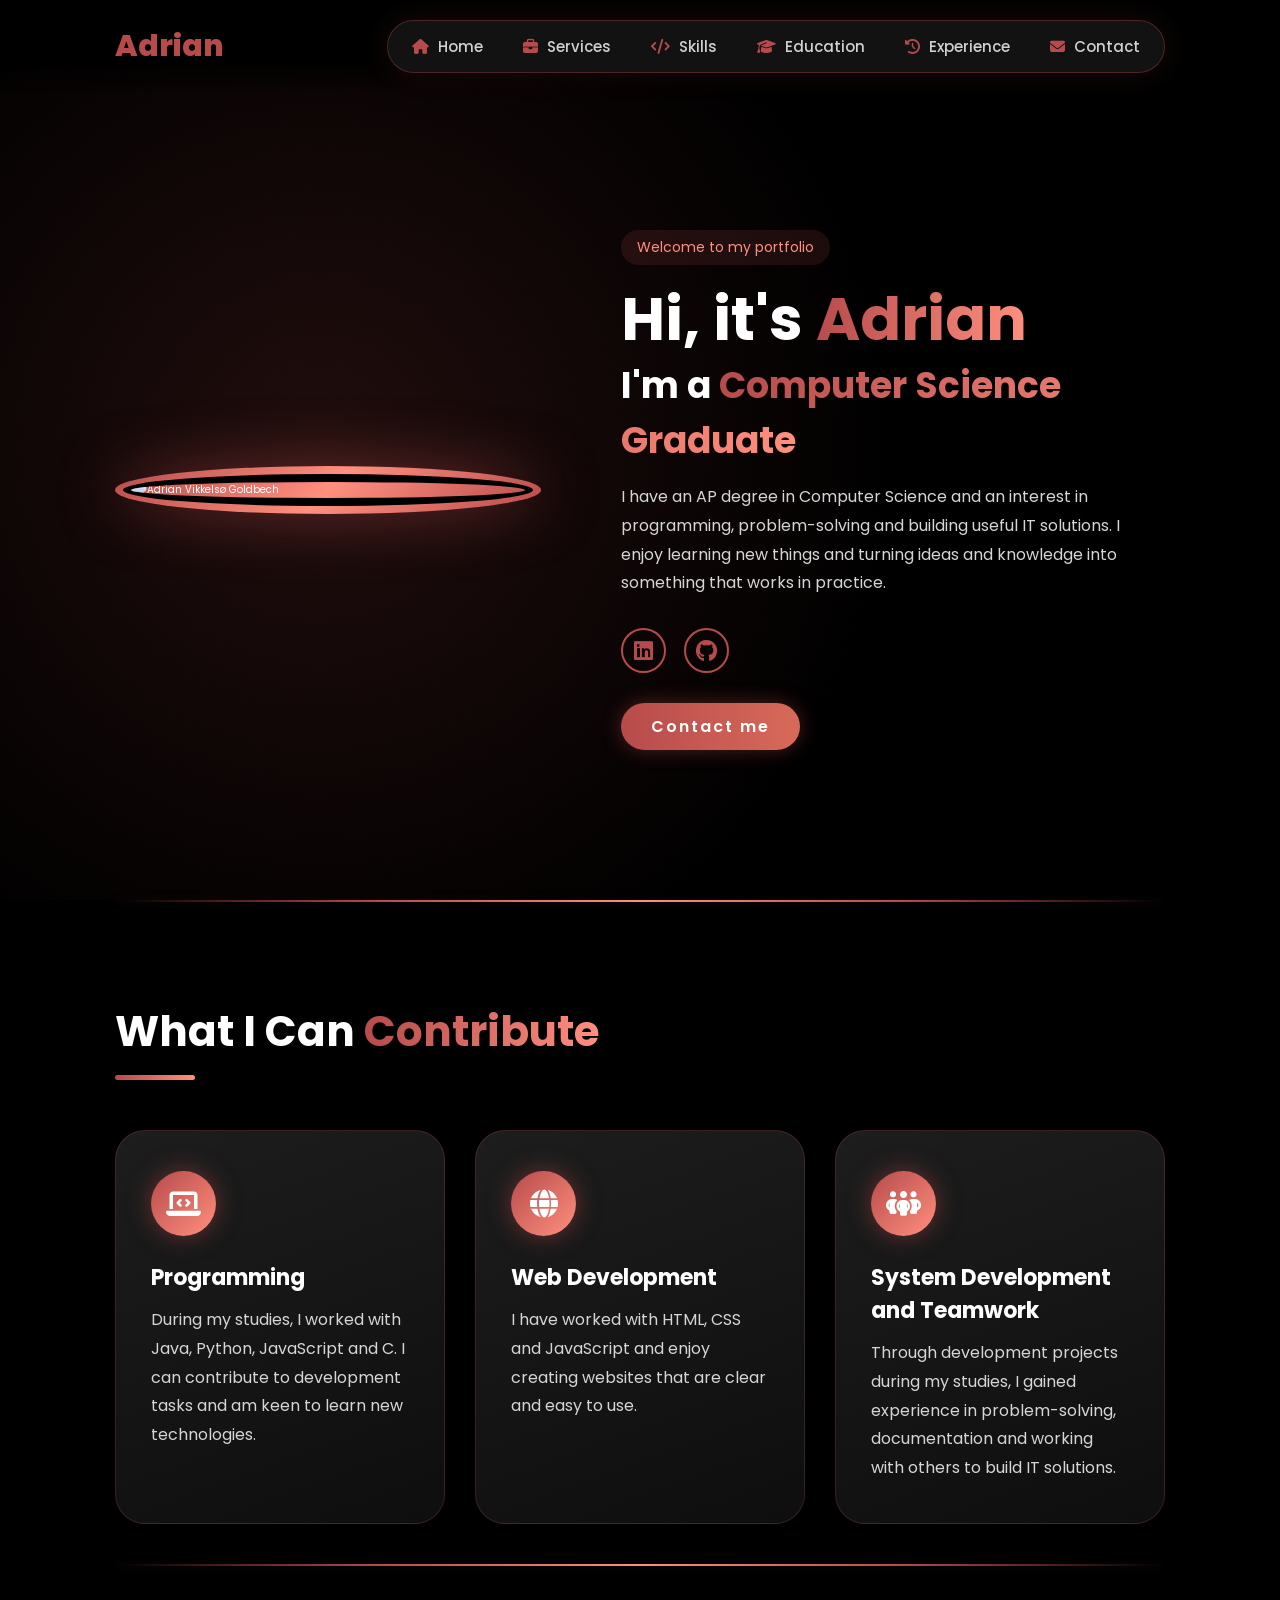
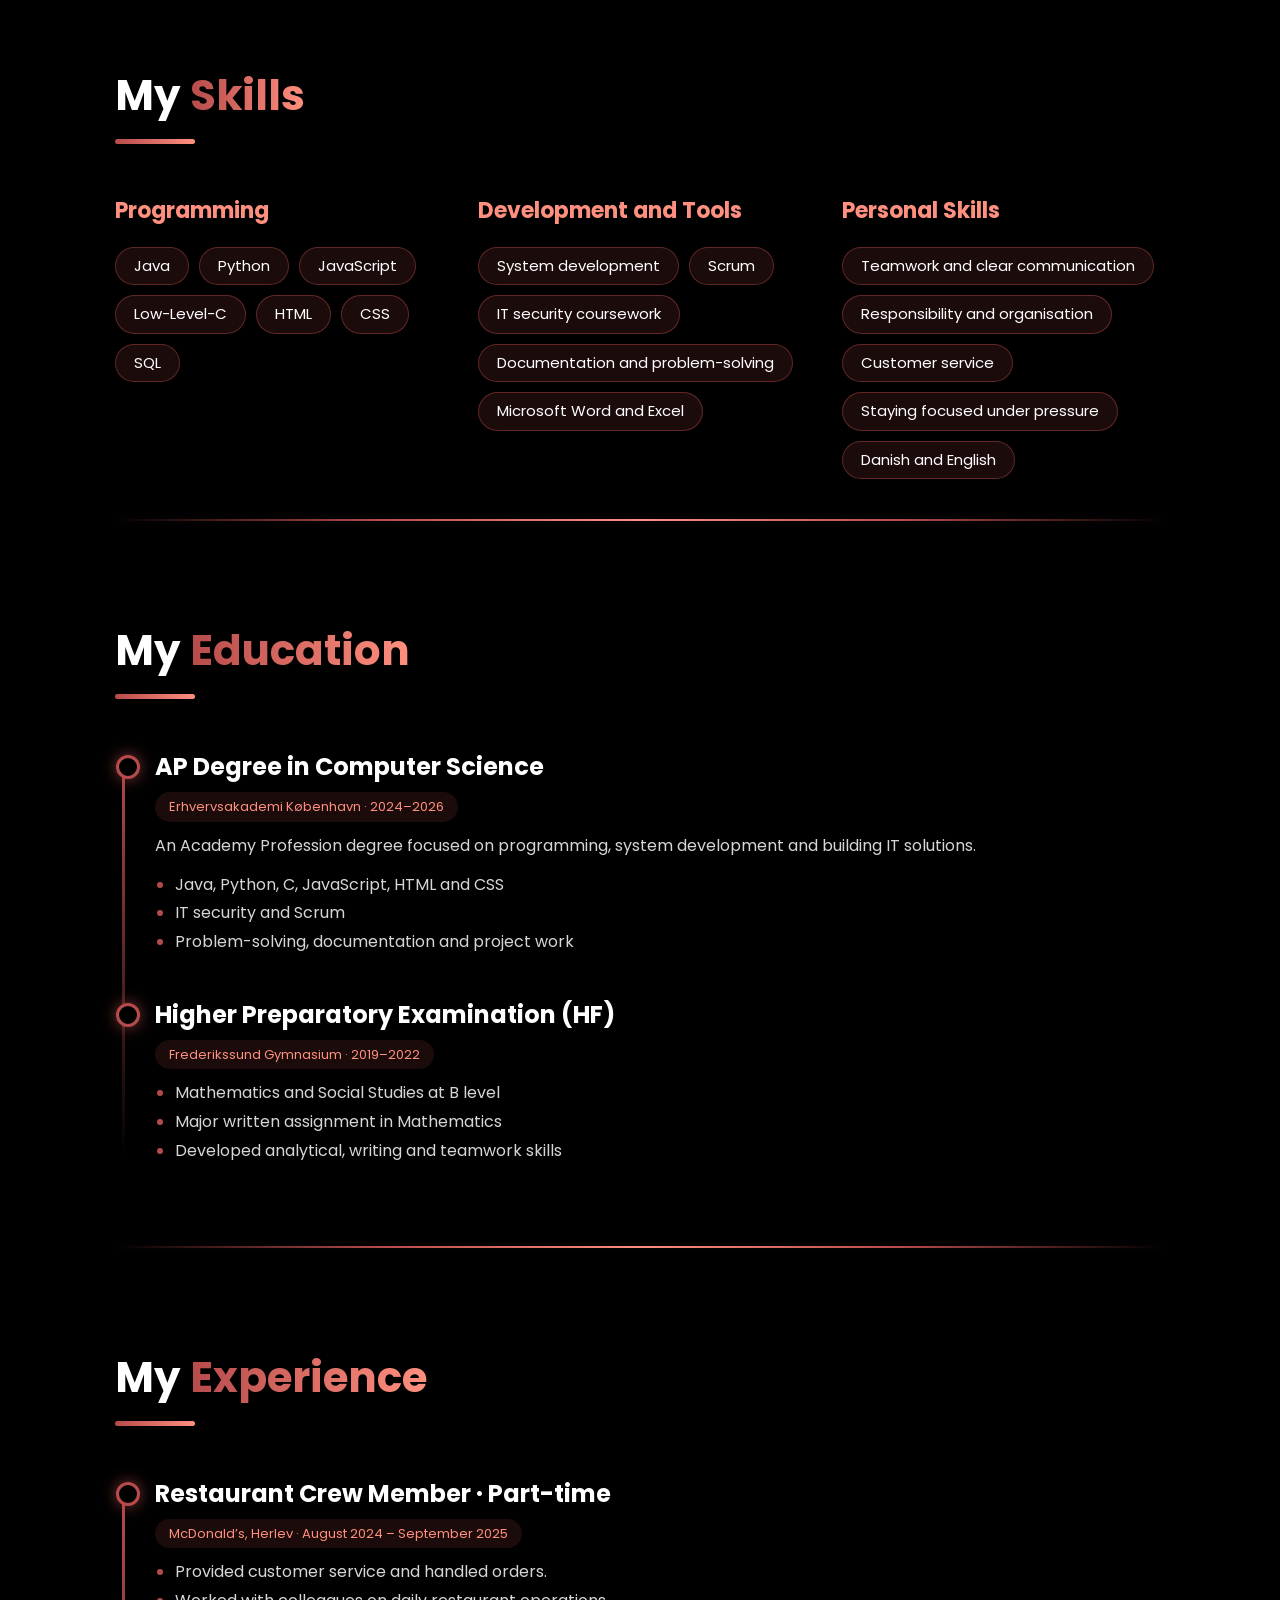
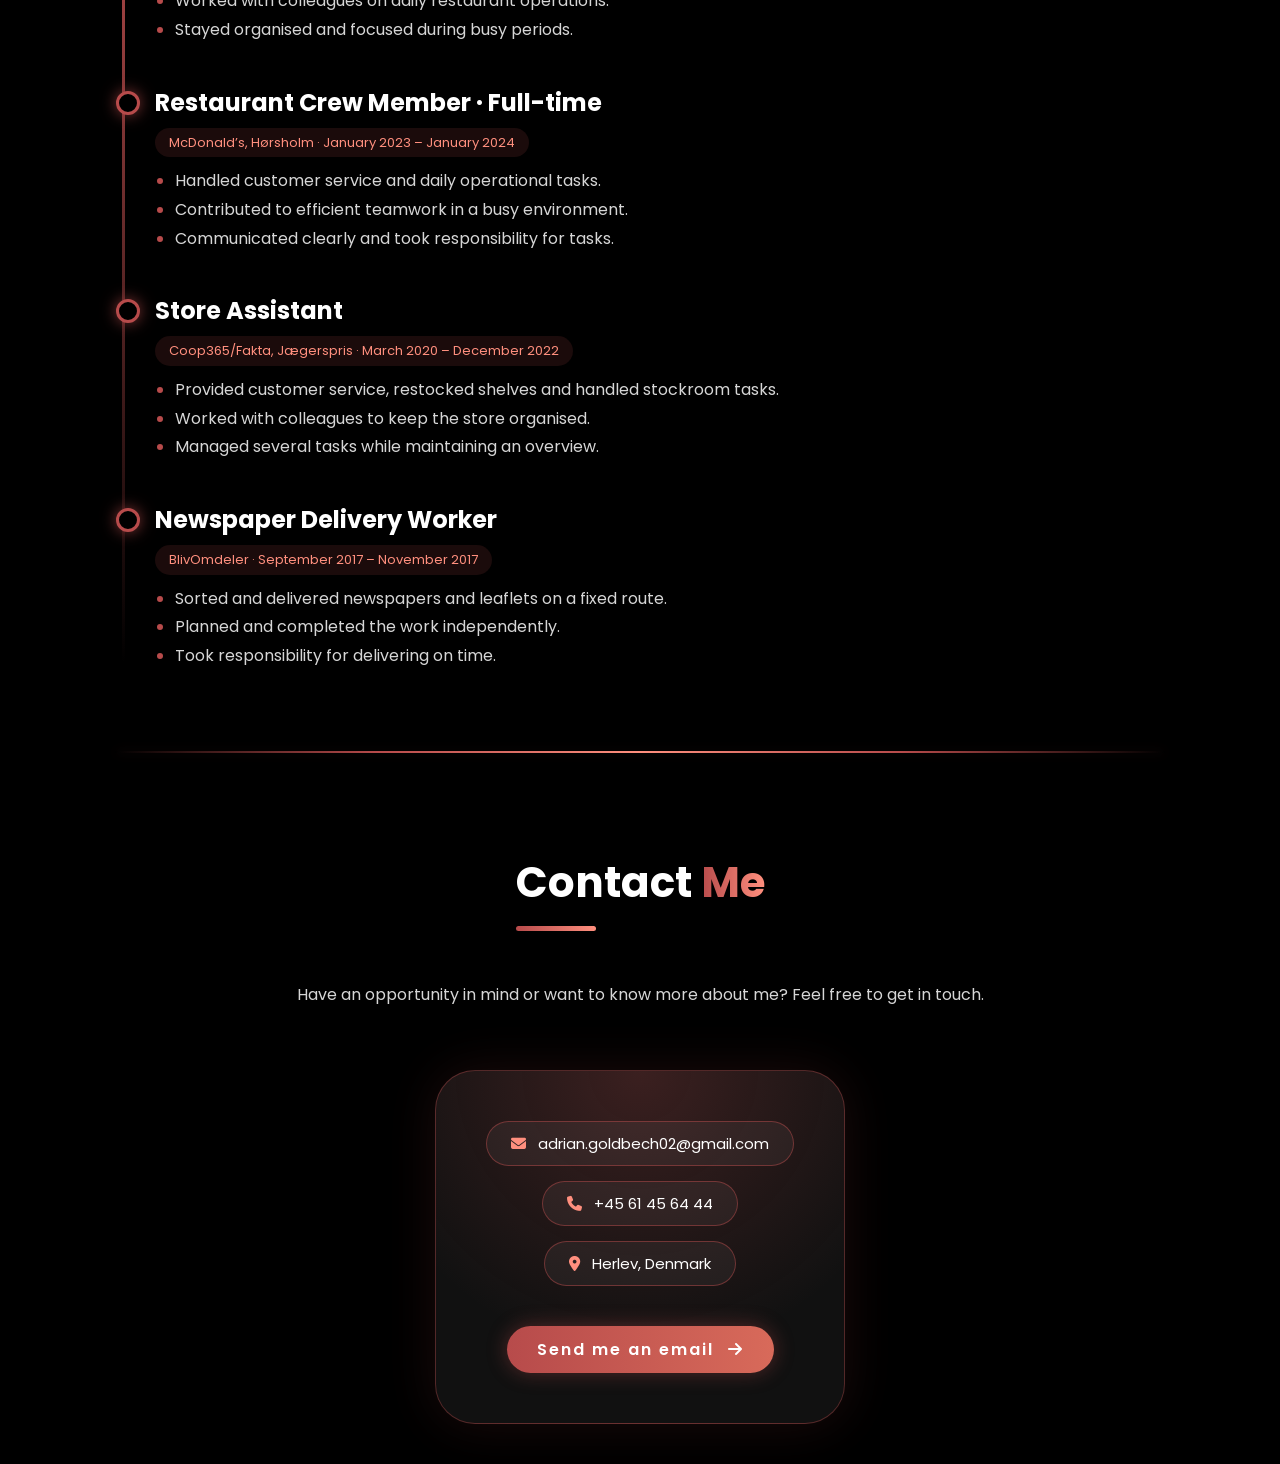
==== index.html @ 7959822d "name change" ====
<!DOCTYPE html>
<html lang="en">
<head>
    <meta charset="UTF-8">
    <meta name="viewport" content="width=device-width, initial-scale=1.0">

    <link rel="stylesheet" href="https://cdnjs.cloudflare.com/ajax/libs/font-awesome/6.5.2/css/all.min.css">
    <link rel="stylesheet" href="styles.css">

    <title>Adrian Vikkelsø Goldbech | Portfolio</title>
</head>
<body>
    <header>
        <a href="#home" class="logo">Adrian</a>

        <nav>
            <a href="#home"><i class="fa-solid fa-house"></i> Home</a>
            <a href="#services"><i class="fa-solid fa-briefcase"></i> Services</a>
            <a href="#skills"><i class="fa-solid fa-code"></i> Skills</a>
            <a href="#education"><i class="fa-solid fa-graduation-cap"></i> Education</a>
            <a href="#experience"><i class="fa-solid fa-clock-rotate-left"></i> Experience</a>
            <a href="#contact"><i class="fa-solid fa-envelope"></i> Contact</a>
        </nav>
    </header>

    <!-- HOME -->
    <section class="home" id="home">
        <div class="home-img">
            <img
                src="https://media.licdn.com/dms/image/v2/D4D03AQH-NaLCYLagwQ/profile-displayphoto-crop_800_800/B4DaCIVUEjGYAI-/0/1788993685057?e=1793232000&v=beta&t=rxqhrRumHWHfZglsqF_Qbu3e5elPA76jLoalSVGbuPE"
                alt="Adrian Vikkelsø Goldbech"
            >
        </div>

        <div class="home-content">
            <p class="hello">Welcome to my portfolio</p>
            <h1>Hi, it's <span>Adrian</span></h1>
            <h3>I'm a <span>Computer Science Graduate</span></h3>

            <p>
                I have an AP degree in Computer Science and an interest in
                programming, problem-solving and building useful IT solutions.
                I enjoy learning new things and turning ideas and knowledge
                into something that works in practice.
            </p>

            <div class="social-icons">
                <a href="https://www.linkedin.com/in/adrian-goldbech-5699aa247/" aria-label="My LinkedIn profile">
                    <i class="fa-brands fa-linkedin"></i>
                </a>
                <a href="https://github.com/Adgo0001" aria-label="My GitHub profile">
                    <i class="fa-brands fa-github"></i>
                </a>
            </div>

            <a href="#contact" class="btn">Contact me</a>
        </div>
    </section>

    <!-- SERVICES -->
    <section id="services">
        <h2>What I Can <span>Contribute</span></h2>

        <div class="services-grid">
            <article class="service">
                <div class="icon"><i class="fa-solid fa-laptop-code"></i></div>
                <h3>Programming</h3>
                <p>
                    During my studies, I worked with Java, Python,
                    JavaScript and C. I can contribute to development
                    tasks and am keen to learn new technologies.
                </p>
            </article>

            <article class="service">
                <div class="icon"><i class="fa-solid fa-globe"></i></div>
                <h3>Web Development</h3>
                <p>
                    I have worked with HTML, CSS and JavaScript and enjoy
                    creating websites that are clear and easy to use.
                </p>
            </article>

            <article class="service">
                <div class="icon"><i class="fa-solid fa-people-group"></i></div>
                <h3>System Development and Teamwork</h3>
                <p>
                    Through development projects during my studies,
                    I gained experience in problem-solving, documentation
                    and working with others to build IT solutions.
                </p>
            </article>
        </div>
    </section>

    <!-- SKILLS -->
    <section id="skills">
        <h2>My <span>Skills</span></h2>

        <div class="skills-grid">
            <div class="skill-group">
                <h3>Programming</h3>
                <ul>
                    <li>Java</li>
                    <li>Python</li>
                    <li>JavaScript</li>
                    <li>Low-Level-C</li>
                    <li>HTML</li>
                    <li>CSS</li>
                    <li>SQL</li>

                </ul>
            </div>

            <div class="skill-group">
                <h3>Development and Tools</h3>
                <ul>
                    <li>System development</li>
                    <li>Scrum</li>
                    <li>IT security coursework</li>
                    <li>Documentation and problem-solving</li>
                    <li>Microsoft Word and Excel</li>
                </ul>
            </div>

            <div class="skill-group">
                <h3>Personal Skills</h3>
                <ul>
                    <li>Teamwork and clear communication</li>
                    <li>Responsibility and organisation</li>
                    <li>Customer service</li>
                    <li>Staying focused under pressure</li>
                    <li>Danish and English</li>
                </ul>
            </div>
        </div>
    </section>

    <!-- EDUCATION -->
    <section id="education">
        <h2>My <span>Education</span></h2>

        <div class="timeline">
            <article class="item">
                <h3>AP Degree in Computer Science</h3>
                <p class="details">Erhvervsakademi København · 2024–2026</p>
                <p>
                    An Academy Profession degree focused on programming,
                    system development and building IT solutions.
                </p>
                <ul>
                    <li>Java, Python, C, JavaScript, HTML and CSS</li>
                    <li>IT security and Scrum</li>
                    <li>Problem-solving, documentation and project work</li>
                </ul>
            </article>

            <article class="item">
                <h3>Higher Preparatory Examination (HF)</h3>
                <p class="details">Frederikssund Gymnasium · 2019–2022</p>
                <ul>
                    <li>Mathematics and Social Studies at B level</li>
                    <li>Major written assignment in Mathematics</li>
                    <li>Developed analytical, writing and teamwork skills</li>
                </ul>
            </article>
        </div>
    </section>

    <!-- EXPERIENCE -->
    <section id="experience">
        <h2>My <span>Experience</span></h2>

        <div class="timeline">
            <article class="item">
                <h3>Restaurant Crew Member · Part-time</h3>
                <p class="details">McDonald’s, Herlev · August 2024 – September 2025</p>
                <ul>
                    <li>Provided customer service and handled orders.</li>
                    <li>Worked with colleagues on daily restaurant operations.</li>
                    <li>Stayed organised and focused during busy periods.</li>
                </ul>
            </article>

            <article class="item">
                <h3>Restaurant Crew Member · Full-time</h3>
                <p class="details">McDonald’s, Hørsholm · January 2023 – January 2024</p>
                <ul>
                    <li>Handled customer service and daily operational tasks.</li>
                    <li>Contributed to efficient teamwork in a busy environment.</li>
                    <li>Communicated clearly and took responsibility for tasks.</li>
                </ul>
            </article>

            <article class="item">
                <h3>Store Assistant</h3>
                <p class="details">Coop365/Fakta, Jægerspris · March 2020 – December 2022</p>
                <ul>
                    <li>Provided customer service, restocked shelves and handled stockroom tasks.</li>
                    <li>Worked with colleagues to keep the store organised.</li>
                    <li>Managed several tasks while maintaining an overview.</li>
                </ul>
            </article>

            <article class="item">
                <h3>Newspaper Delivery Worker</h3>
                <p class="details">BlivOmdeler · September 2017 – November 2017</p>
                <ul>
                    <li>Sorted and delivered newspapers and leaflets on a fixed route.</li>
                    <li>Planned and completed the work independently.</li>
                    <li>Took responsibility for delivering on time.</li>
                </ul>
            </article>
        </div>
    </section>

    <!-- CONTACT -->
    <section class="portfolio-section" id="contact">
        <h2>Contact <span>Me</span></h2>

        <p>
            Have an opportunity in mind or want to know more about me?
            Feel free to get in touch.
        </p>

        <div class="contact-card">
            <div class="contact-list">
                <a href="mailto:adrian.goldbech02@gmail.com">
                    <i class="fa-solid fa-envelope" aria-hidden="true"></i>
                    adrian.goldbech02@gmail.com
                </a>

                <span class="pill">
                    <i class="fa-solid fa-phone" aria-hidden="true"></i>
                    +45 61 45 64 44
                </span>

                <span class="pill">
                    <i class="fa-solid fa-location-dot" aria-hidden="true"></i>
                    Herlev, Denmark
                </span>
            </div>

            <a href="mailto:adrian.goldbech02@gmail.com" class="btn">
                Send me an email
                <i class="fa-solid fa-arrow-right" aria-hidden="true"></i>
            </a>
        </div>
    </section>
</body>
</html>
---- styles.css ----
@import url('https://fonts.googleapis.com/css2?family=Poppins:wght@300;400;500;600;700;800&display=swap');

:root {
    --accent: #b74b4b;
    --accent-light: #ff8f7e;
    --accent-soft: rgba(183, 75, 75, 0.15);
    --card: linear-gradient(160deg, #1d1d1d, #0e0e0e);
}

* {
    margin: 0;
    padding: 0;
    box-sizing: border-box;
    font-family: 'Poppins', sans-serif;
}

html {
    font-size: 62.5%;
    scroll-behavior: smooth;
    scroll-padding-top: 11rem;
}

body {
    background: black;
    color: white;
    overflow-x: hidden;
}

a {
    text-decoration: none;
    color: inherit;
}

/* ===== Header og navbar ===== */
header {
    position: fixed;
    top: 0;
    left: 0;
    width: 100%;
    padding: 2rem 9%;
    display: flex;
    justify-content: space-between;
    align-items: center;
    background: linear-gradient(black 60%, transparent);
    z-index: 100;
}

.logo {
    font-size: 3rem;
    font-weight: 800;
    color: var(--accent);
    transition: 0.4s ease;
}

.logo:hover {
    transform: scale(1.1);
}

nav {
    display: flex;
    gap: 0.4rem;
    padding: 0.6rem;
    background: rgba(22, 22, 22, 0.85);
    border: 1px solid rgba(183, 75, 75, 0.35);
    border-radius: 999px;
    backdrop-filter: blur(10px);
    box-shadow: 0 0 30px rgba(183, 75, 75, 0.15);
}

nav a {
    padding: 0.8rem 1.8rem;
    font-size: 1.5rem;
    font-weight: 500;
    color: #d0d0d0;
    border-radius: 999px;
    transition: 0.3s ease;
}

nav a i {
    margin-right: 0.5rem;
    color: var(--accent);
    transition: 0.3s ease;
}

nav a:hover {
    color: white;
    background: var(--accent);
    box-shadow: 0 0 20px rgba(183, 75, 75, 0.6);
    transform: translateY(-2px);
}

nav a:hover i {
    color: white;
}

/* ===== Sektioner og overskrifter ===== */
section {
    padding: 10rem 9% 4rem;
}

h2 {
    font-size: 4.2rem;
    margin-bottom: 5rem;
}

h2::after {
    content: "";
    display: block;
    width: 8rem;
    height: 0.5rem;
    margin-top: 1.2rem;
    border-radius: 999px;
    background: linear-gradient(90deg, var(--accent), var(--accent-light));
}

h1 span,
h2 span,
h3 span {
    background: linear-gradient(90deg, var(--accent), var(--accent-light));
    -webkit-background-clip: text;
    background-clip: text;
    color: transparent;
}

p,
li {
    font-size: 1.6rem;
    line-height: 1.8;
    color: #d6d6d6;
}

/* ===== Home ===== */
.home {
    min-height: 100vh;
    display: flex;
    justify-content: center;
    align-items: center;
    gap: 8rem;
    padding-top: 12rem;
    background: radial-gradient(circle at 25% 50%, rgba(183, 75, 75, 0.18), transparent 55%), black;
}

.home-img {
    padding: 0.8rem;
    border-radius: 50%;
    background: linear-gradient(135deg, var(--accent), var(--accent-light), var(--accent));
    box-shadow: 0 0 60px rgba(183, 75, 75, 0.5);
    transition: 0.4s ease;
}

.home-img:hover {
    transform: scale(1.03) rotate(-2deg);
}

.home-img img {
    display: block;
    width: 32vw;
    max-width: 42rem;
    border-radius: 50%;
    border: 0.8rem solid black;
}

.hello {
    display: inline-block;
    padding: 0.5rem 1.6rem;
    margin-bottom: 1.5rem;
    font-size: 1.4rem;
    color: var(--accent-light);
    background: var(--accent-soft);
    border-radius: 999px;
}

.home-content h1 {
    font-size: 6rem;
    line-height: 1.3;
}

.home-content h3 {
    font-size: 3.6rem;
    margin-bottom: 1.5rem;
}

.social-icons a {
    display: inline-flex;
    justify-content: center;
    align-items: center;
    width: 4.5rem;
    height: 4.5rem;
    margin: 3rem 1.5rem 3rem 0;
    font-size: 2.2rem;
    color: var(--accent);
    border: 2px solid var(--accent);
    border-radius: 50%;
    transition: 0.3s ease;
}

.social-icons a:hover {
    color: black;
    background: var(--accent);
    box-shadow: 0 0 25px var(--accent);
    transform: translateY(-5px) scale(1.15);
}

.btn {
    display: inline-block;
    padding: 1.1rem 3rem;
    font-size: 1.6rem;
    font-weight: 600;
    letter-spacing: 0.2rem;
    color: white;
    background: linear-gradient(90deg, var(--accent), #d86a5a);
    border-radius: 999px;
    box-shadow: 0 0 20px rgba(183, 75, 75, 0.4);
    transition: 0.3s ease;
}

.btn:hover {
    transform: translateY(-4px) scale(1.03);
    box-shadow: 0 0 35px rgba(183, 75, 75, 0.8);
}

/* ===== Services ===== */
.services-grid {
    display: grid;
    grid-template-columns: repeat(3, 1fr);
    gap: 3rem;
}

.service {
    padding: 4rem 3.5rem;
    background: var(--card);
    border: 1px solid rgba(183, 75, 75, 0.25);
    border-radius: 3rem;
    transition: 0.4s ease;
}

.service:hover {
    transform: translateY(-10px);
    border-color: var(--accent);
    box-shadow: 0 15px 40px rgba(183, 75, 75, 0.3);
}

.service .icon {
    display: flex;
    justify-content: center;
    align-items: center;
    width: 6.5rem;
    height: 6.5rem;
    margin-bottom: 2.5rem;
    font-size: 2.8rem;
    color: white;
    background: linear-gradient(135deg, var(--accent), var(--accent-light));
    border-radius: 50%;
    box-shadow: 0 0 25px rgba(183, 75, 75, 0.5);
}

.service h3 {
    font-size: 2.2rem;
    margin-bottom: 1.2rem;
}

.skills-grid {
    display: grid;
    grid-template-columns: repeat(3, 1fr);
    gap: 5rem 4rem;
}

.skill-group h3 {
    font-size: 2.2rem;
    margin-bottom: 2rem;
    color: var(--accent-light);
}

.skill-group ul {
    list-style: none;
    display: flex;
    flex-wrap: wrap;
    gap: 1rem;
}

.skill-group li {
    padding: 0.7rem 1.8rem;
    font-size: 1.5rem;
    line-height: 1.5;
    color: white;
    background: var(--accent-soft);
    border: 1px solid rgba(183, 75, 75, 0.45);
    border-radius: 999px;
    transition: 0.3s ease;
}

.skill-group li:hover {
    background: var(--accent);
    box-shadow: 0 0 18px rgba(183, 75, 75, 0.6);
    transform: translateY(-3px);
}

.timeline {
    position: relative;
    max-width: 90rem;
    padding-left: 4rem;
}

.timeline::before {
    content: "";
    position: absolute;
    left: 0.7rem;
    top: 0.8rem;
    bottom: 0.8rem;
    width: 3px;
    border-radius: 3px;
    background: linear-gradient(var(--accent), transparent);
}

.item {
    position: relative;
    margin-bottom: 4rem;
    transition: 0.3s ease;
}

.item::before {
    content: "";
    position: absolute;
    left: -3.95rem;
    top: 0.6rem;
    width: 1.8rem;
    height: 1.8rem;
    background: black;
    border: 3px solid var(--accent);
    border-radius: 50%;
    box-shadow: 0 0 15px rgba(183, 75, 75, 0.7);
    transition: 0.3s ease;
}

.item:hover {
    transform: translateX(8px);
}

.item:hover::before {
    background: var(--accent);
}

.item h3 {
    font-size: 2.4rem;
    margin-bottom: 0.8rem;
}

.details {
    display: inline-block;
    padding: 0.3rem 1.4rem;
    margin-bottom: 1.2rem;
    font-size: 1.3rem;
    color: var(--accent-light);
    background: var(--accent-soft);
    border-radius: 999px;
}

.item p {
    margin-bottom: 1rem;
}

.item ul {
    padding-left: 2rem;
}

.item li::marker {
    color: var(--accent);
}

.contact-card {
    max-width: 80rem;
    margin: 0 auto;
    margin-top: 6rem;
    padding: 5rem;
    text-align: center;
    background: radial-gradient(circle at top, rgba(183, 75, 75, 0.25), transparent 70%), #111;
    border: 1px solid rgba(183, 75, 75, 0.4);
    border-radius: 4rem;
    box-shadow: 0 0 50px rgba(183, 75, 75, 0.15);

}

.contact-card p {
    margin-bottom: 3rem;
}

.contact-list {
    display: flex;
    flex-direction: column;
    align-items: center;
    gap: 1.5rem;
    margin-bottom: 4rem;
}

.contact-list a,
.pill {
    padding: 1rem 2.4rem;
    font-size: 1.5rem;
    background: rgba(255, 255, 255, 0.05);
    border: 1px solid rgba(183, 75, 75, 0.5);
    border-radius: 999px;
    transition: 0.3s ease;
}

.contact-list a:hover {
    background: var(--accent);
    transform: translateY(-3px);
    box-shadow: 0 0 20px rgba(183, 75, 75, 0.6);
}

.contact-list i {
    margin-right: 0.8rem;
    color: var(--accent-light);
}

.contact-list a:hover i {
    color: white;
}

.contact-card .btn i {
    margin-left: 0.8rem;
}

.portfolio-section {
    display: flex;
    flex-direction: column;
    align-items: center;
    justify-content: center;
    text-align: center;
}

section + section {
    position: relative;
}

section + section::before {
    content: "";
    position: absolute;
    top: 0;
    left: 9%;
    width: 82%;
    height: 2px;
    background: linear-gradient(
        90deg,
        transparent,
        var(--accent),
        var(--accent-light),
        var(--accent),
        transparent
    );
    box-shadow: 0 0 12px var(--accent-soft);
}
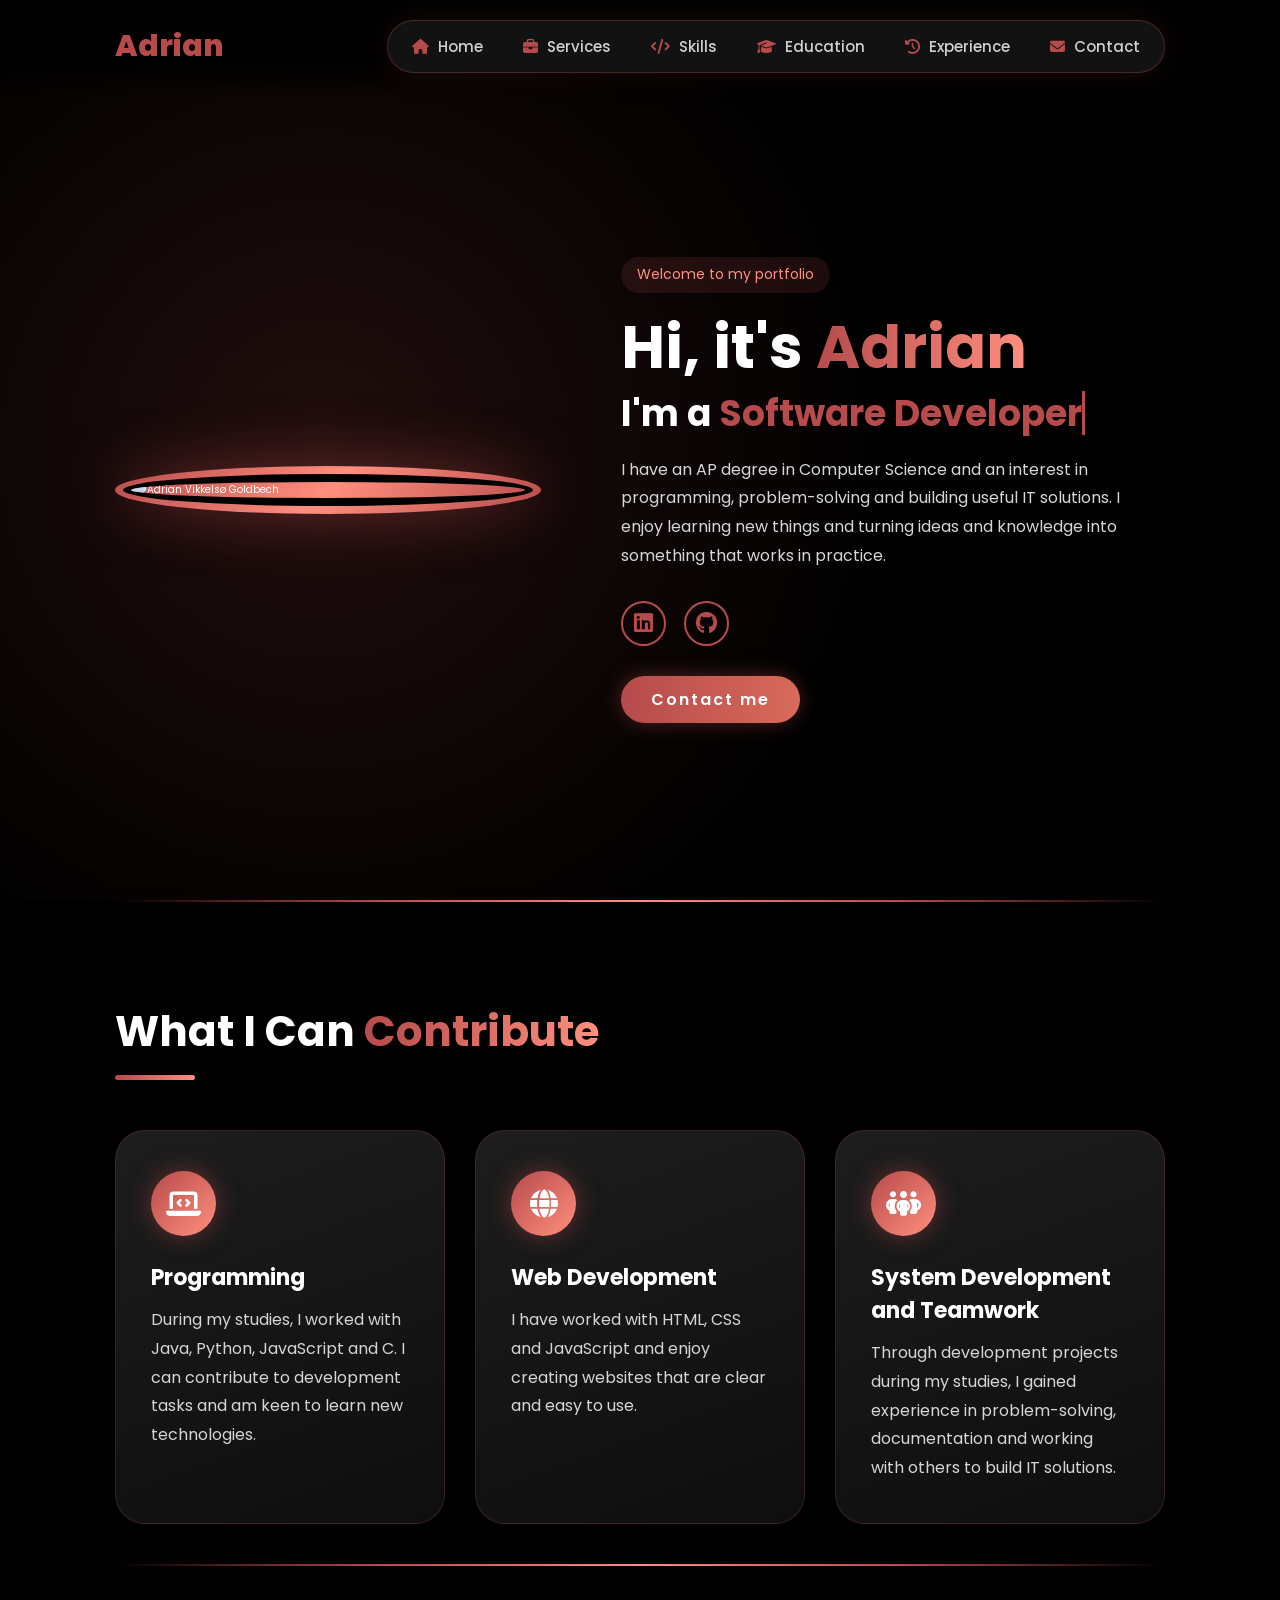
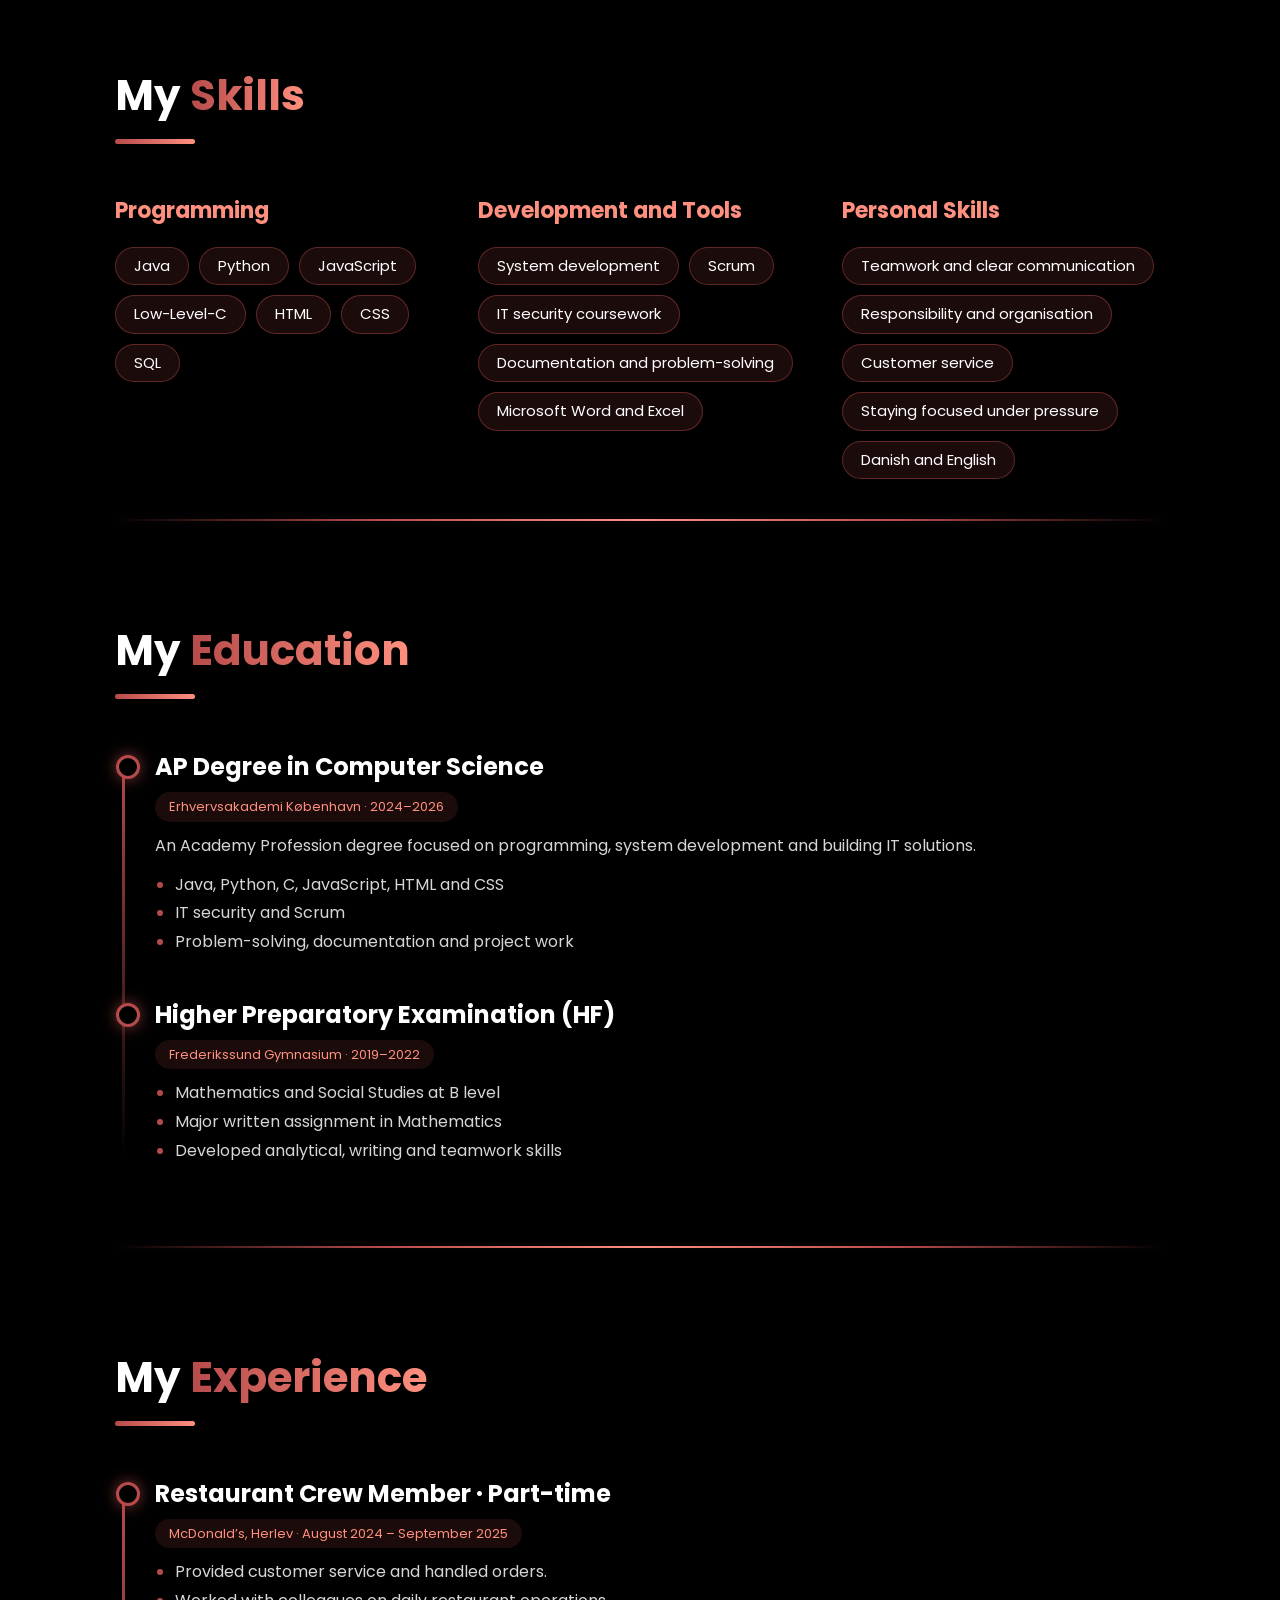
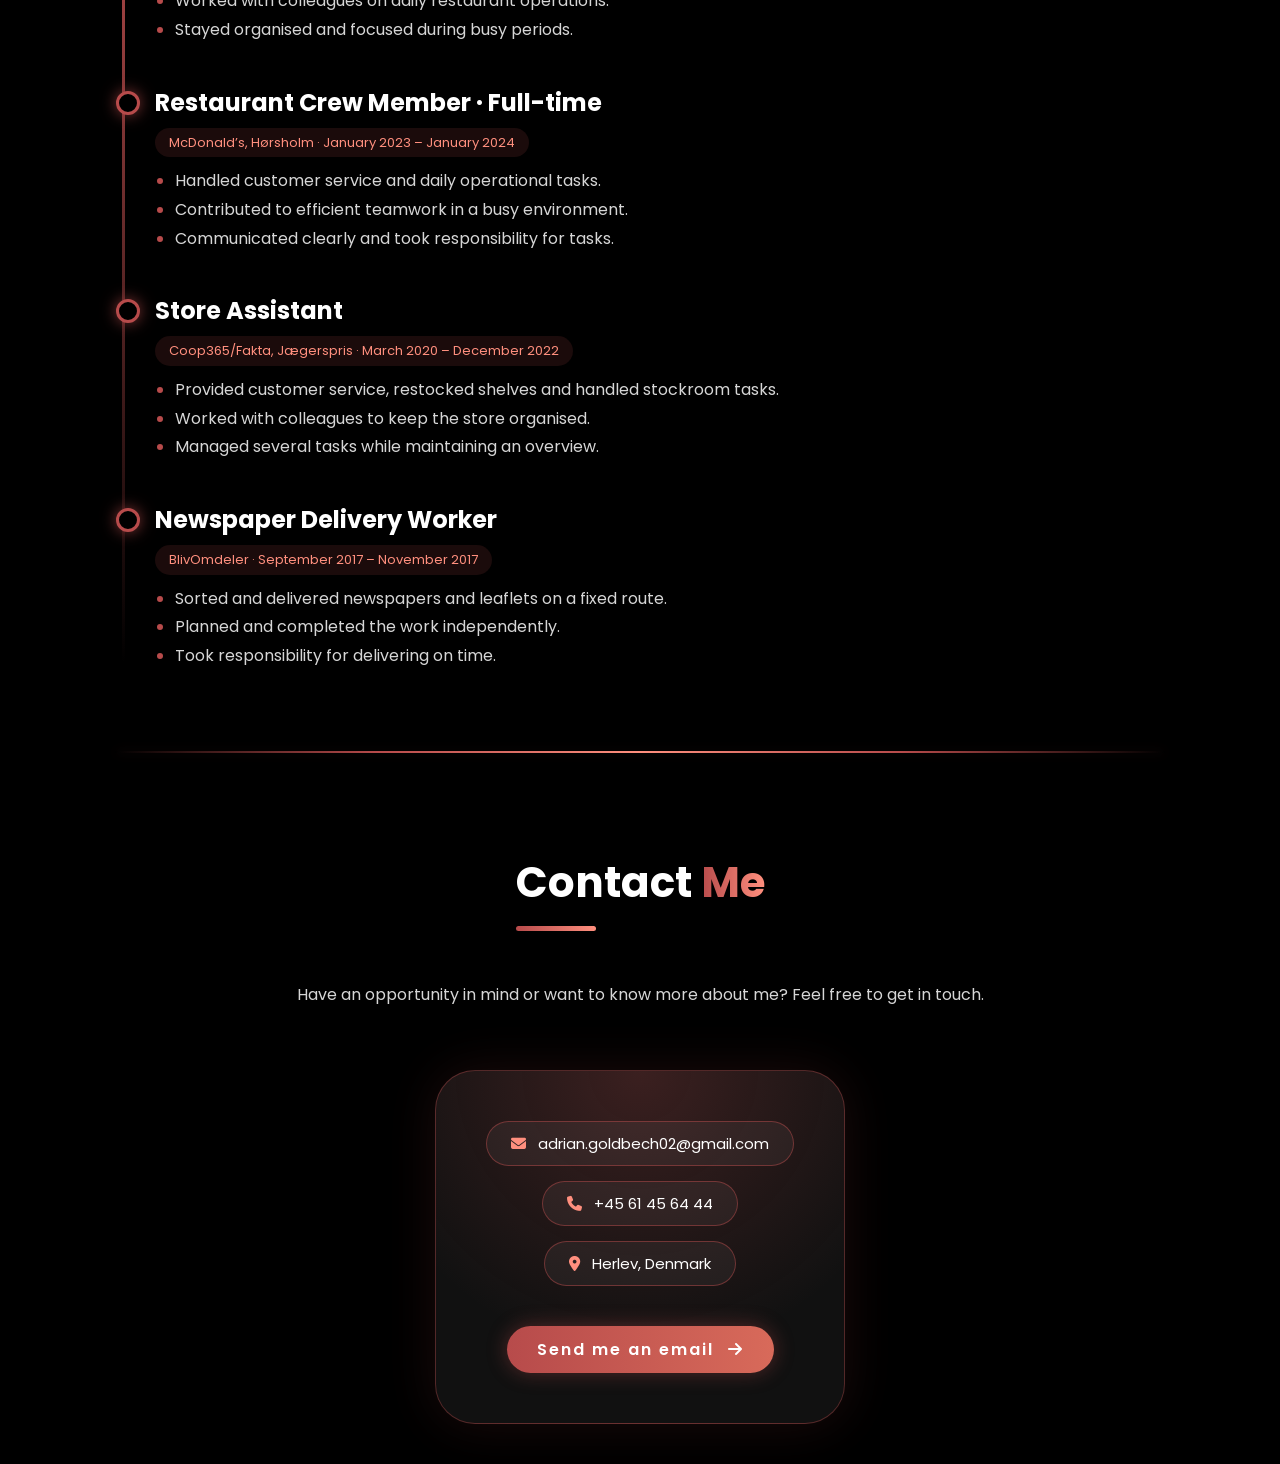
==== commit d211e182: "Updated styling" ====
--- a/index.html
+++ b/index.html
@@ -23,7 +23,6 @@
         </nav>
     </header>
 
-    <!-- HOME -->
     <section class="home" id="home">
         <div class="home-img">
             <img
@@ -35,7 +34,7 @@
         <div class="home-content">
             <p class="hello">Welcome to my portfolio</p>
             <h1>Hi, it's <span>Adrian</span></h1>
-            <h3>I'm a <span>Computer Science Graduate</span></h3>
+            <h3 class="typing-text">I'm a <span></span></h3>
 
             <p>
                 I have an AP degree in Computer Science and an interest in
@@ -57,7 +56,6 @@
         </div>
     </section>
 
-    <!-- SERVICES -->
     <section id="services">
         <h2>What I Can <span>Contribute</span></h2>
 
@@ -93,7 +91,6 @@
         </div>
     </section>
 
-    <!-- SKILLS -->
     <section id="skills">
         <h2>My <span>Skills</span></h2>
 
@@ -136,7 +133,6 @@
         </div>
     </section>
 
-    <!-- EDUCATION -->
     <section id="education">
         <h2>My <span>Education</span></h2>
 
@@ -167,7 +163,6 @@
         </div>
     </section>
 
-    <!-- EXPERIENCE -->
     <section id="experience">
         <h2>My <span>Experience</span></h2>
 
@@ -214,7 +209,6 @@
         </div>
     </section>
 
-    <!-- CONTACT -->
     <section class="portfolio-section" id="contact">
         <h2>Contact <span>Me</span></h2>
 
--- a/styles.css
+++ b/styles.css
@@ -217,6 +217,85 @@
 .btn:hover {
     transform: translateY(-4px) scale(1.03);
     box-shadow: 0 0 35px rgba(183, 75, 75, 0.8);
+}
+
+.typing-text span {
+    position: relative;
+    display: inline-block;
+    vertical-align: bottom;
+    background: none;
+    color: var(--accent);
+}
+
+.typing-text span::before {
+    content: "Software Developer";
+    display: inline-block;
+    white-space: nowrap;
+    animation:
+        words 20s step-end infinite,
+        reveal-text 4s steps(20, end) infinite;
+}
+
+.typing-text span::after {
+    content: "";
+    position: absolute;
+    top: 10%;
+    bottom: 10%;
+    width: 0;
+    height: auto;
+    background: none;
+    border-left: 3px solid var(--accent);
+    animation:
+        move-cursor 4s steps(20, end) infinite,
+        blink-cursor 0.7s step-end infinite;
+}
+
+@keyframes reveal-text {
+    0%, 10% {
+        clip-path: inset(0 100% 0 0);
+    }
+    45%, 65% {
+        clip-path: inset(0 0 0 0);
+    }
+    90%, 100% {
+        clip-path: inset(0 100% 0 0);
+    }
+}
+
+@keyframes move-cursor {
+    0%, 10% {
+        left: 0;
+    }
+    45%, 65% {
+        left: 100%;
+    }
+    90%, 100% {
+        left: 0;
+    }
+}
+
+@keyframes blink-cursor {
+    50% {
+        border-left-color: transparent;
+    }
+}
+
+@keyframes words {
+    0% {
+        content: "Software Developer";
+    }
+    20% {
+        content: "Web Developer";
+    }
+    40% {
+        content: "Web Designer";
+    }
+    60% {
+        content: "UI/UX Designer";
+    }
+    80% {
+        content: "Script Writer";
+    }
 }
 
 /* ===== Services ===== */
@@ -449,4 +528,186 @@
         transparent
     );
     box-shadow: 0 0 12px var(--accent-soft);
+}
+
+/* ===== Tablet og mindre skærme ===== */
+@media (max-width: 1100px) {
+    header {
+        padding: 1.5rem 5%;
+        flex-direction: column;
+        gap: 1rem;
+        background: #000;
+    }
+
+    nav {
+        max-width: 100%;
+        flex-wrap: wrap;
+        justify-content: center;
+        border-radius: 2rem;
+    }
+
+    nav a {
+        padding: 0.7rem 1.2rem;
+        font-size: 1.4rem;
+    }
+
+    html {
+        scroll-padding-top: 18rem;
+    }
+
+    .home {
+        flex-direction: column;
+        gap: 4rem;
+        padding: 20rem 6% 6rem;
+        text-align: center;
+    }
+
+    .home-img img {
+        width: 55vw;
+        max-width: 32rem;
+    }
+
+    .home-content {
+        width: 100%;
+        min-width: 0;
+        max-width: 65rem;
+    }
+
+    .services-grid,
+    .skills-grid {
+        grid-template-columns: repeat(2, minmax(0, 1fr));
+        gap: 2.5rem;
+    }
+}
+
+/* ===== Mobil ===== */
+@media (max-width: 600px) {
+    html {
+        scroll-padding-top: 17rem;
+    }
+
+    header {
+        padding: 1rem 4%;
+        gap: 0.8rem;
+    }
+
+    .logo {
+        font-size: 2.5rem;
+    }
+
+    nav {
+        width: 100%;
+        gap: 0.3rem;
+        padding: 0.5rem;
+    }
+
+    nav a {
+        padding: 0.6rem 0.9rem;
+        font-size: 1.2rem;
+    }
+
+    nav a i {
+        margin-right: 0.3rem;
+    }
+
+    section {
+        padding: 6rem 6% 4rem;
+    }
+
+    .home {
+        min-height: 100svh;
+        padding-top: 18rem;
+        gap: 3rem;
+    }
+
+    .home-img img {
+        width: 65vw;
+        max-width: 27rem;
+    }
+
+    .home-content h1 {
+        font-size: clamp(3rem, 9vw, 4.2rem);
+    }
+
+    .home-content h3 {
+        font-size: clamp(1.8rem, 5vw, 2.6rem);
+    }
+
+    .typing-text span {
+        max-width: 100%;
+    }
+
+    h2 {
+        font-size: 3rem;
+        margin-bottom: 3rem;
+    }
+
+    p,
+    li {
+        font-size: 1.5rem;
+    }
+
+    .services-grid,
+    .skills-grid {
+        grid-template-columns: 1fr;
+        gap: 2.5rem;
+    }
+
+    .service {
+        padding: 2.5rem;
+        border-radius: 2rem;
+    }
+
+    .skill-group li {
+        padding: 0.6rem 1.2rem;
+        font-size: 1.4rem;
+        overflow-wrap: anywhere;
+    }
+
+    .timeline {
+        padding-left: 3rem;
+    }
+
+    .item::before {
+        left: -2.95rem;
+    }
+
+    .item h3 {
+        font-size: 2rem;
+    }
+
+    .details {
+        font-size: 1.2rem;
+    }
+
+    .contact-card {
+        width: 100%;
+        margin-top: 3rem;
+        padding: 3rem 1.5rem;
+        border-radius: 2rem;
+    }
+
+    .contact-list {
+        width: 100%;
+    }
+
+    .contact-list a,
+    .contact-list .pill {
+        max-width: 100%;
+        padding: 1rem 1.2rem;
+        font-size: 1.3rem;
+        overflow-wrap: anywhere;
+    }
+
+    .btn {
+        max-width: 100%;
+        padding: 1.2rem 2rem;
+        font-size: 1.4rem;
+        letter-spacing: 0.1rem;
+    }
+
+    section + section::before {
+        left: 6%;
+        width: 88%;
+    }
 }
